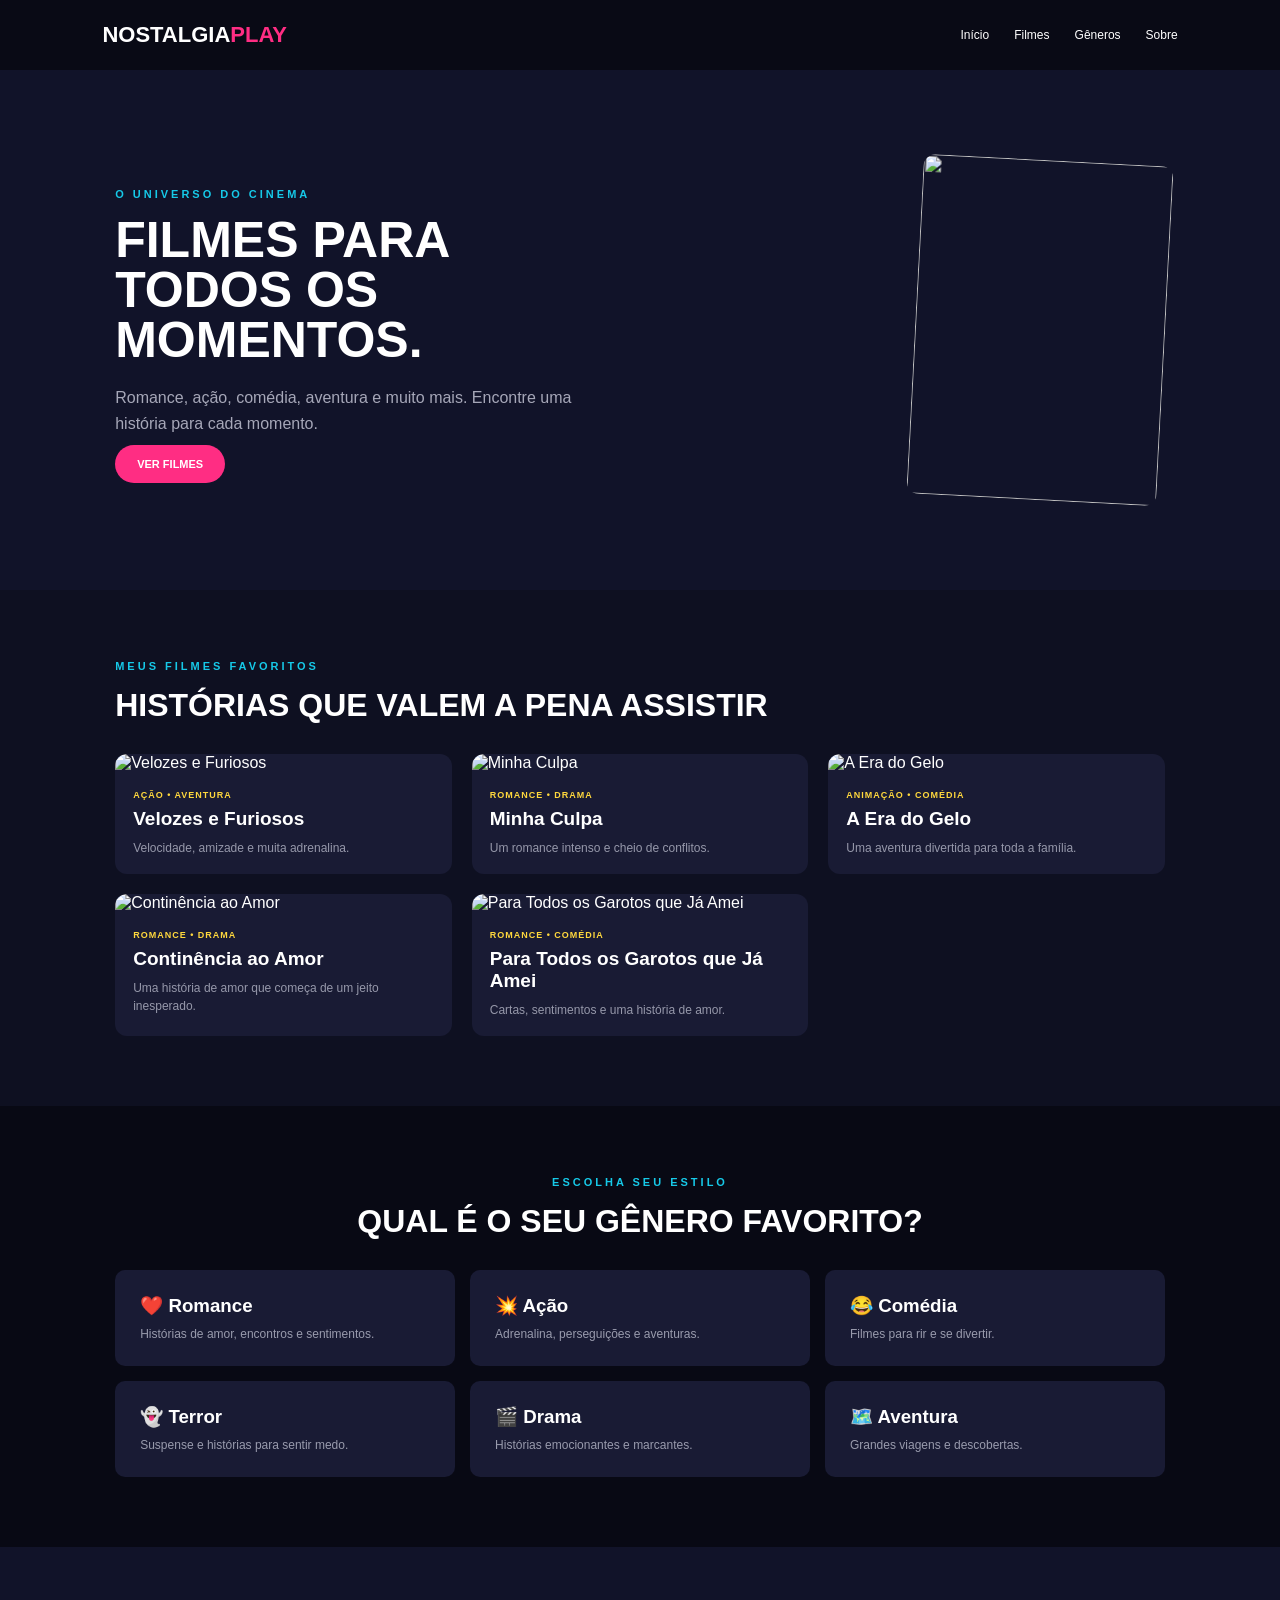
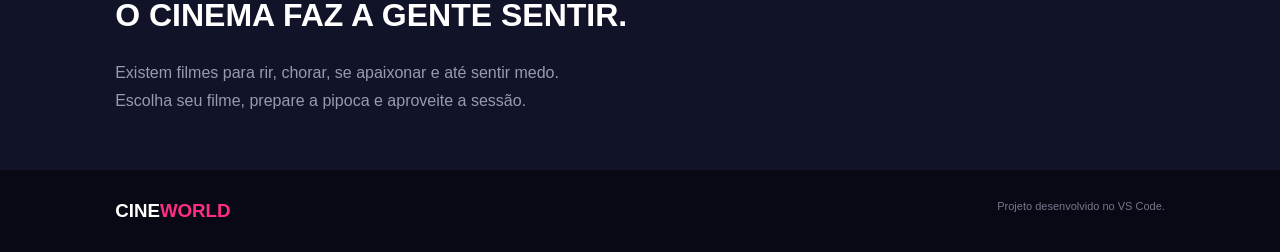
==== aula10/aula12/somativa.html @ 8cfeaa0f "22 / 10 / 2026 somativa- nostalgia" ====
<!DOCTYPE html>
<html lang="pt-BR">
<head>
    <meta charset="UTF-8">
    <meta name="viewport" content="width=device-width, initial-scale=1.0">
    <link rel="stylesheet" href="css/style.css">
    <title>Nostalgia play </title>
</head>

<body>

    <!-- MENU -->
    <header>

        <h1>NOSTALGIA<span>PLAY</span></h1>

        <nav>
            <a href="#inicio">Início</a>
            <a href="#filmes">Filmes</a>
            <a href="#generos">Gêneros</a>
            <a href="#sobre">Sobre</a>
        </nav>

    </header>


    <!-- INÍCIO -->
    <section class="inicio" id="inicio">

        <div class="texto">

            <p>O UNIVERSO DO CINEMA</p>

            <h2>
                FILMES PARA<br>
                TODOS OS<br>
                MOMENTOS.
            </h2>

            <span>
                Romance, ação, comédia, aventura e muito mais.
                Encontre uma história para cada momento.
            </span>

            <br><br>

            <a class="botao" href="#filmes">
                VER FILMES
            </a>

        </div>


        <div class="poster-principal">

            <img src="https://mkt.brasilparalelo.com.br/60ff690cd7b0537edb99a29a/620433ed2ec77507c9eef42b_starzplay.jpg"

        </div>

    </section>


    <!-- FILMES -->
    <section class="filmes" id="filmes">

        <p class="titulo-pequeno">MEUS FILMES FAVORITOS</p>

        <h2>
            HISTÓRIAS QUE VALEM A PENA ASSISTIR
        </h2>


        <div class="cards">


            <!-- VELOZES E FURIOSOS -->
            <div class="card">

                <img src="https://m.media-amazon.com/images/S/pv-target-images/d52fa7c24a2f06a9a2d7603ec1101dceba2f45752a9faba149e31252cdf6866c.jpg"
                     alt="Velozes e Furiosos">

                <div>

                    <p>AÇÃO • AVENTURA</p>

                    <h3>
                        Velozes e Furiosos
                    </h3>

                    <span>
                        Velocidade, amizade e muita adrenalina.
                    </span>

                </div>

            </div>


            <!-- MINHA CULPA -->
            <div class="card">

                <img src="https://static.skeelo.com/remote/320/480/100/https://skoob.s3.amazonaws.com/livros/12221708/CULPA_MINHA_168710988812221708SK-V11687109889B.jpg"
                     alt="Minha Culpa">

                <div>

                    <p>ROMANCE • DRAMA</p>

                    <h3>
                        Minha Culpa
                    </h3>

                    <span>
                        Um romance intenso e cheio de conflitos.
                    </span>

                </div>

            </div>


            <!-- A ERA DO GELO -->
            <div class="card">

                <img src="https://br.web.img2.acsta.net/c_310_420/medias/nmedia/18/90/29/80/20109874.jpg"
                     alt="A Era do Gelo">

                <div>

                    <p>ANIMAÇÃO • COMÉDIA</p>

                    <h3>
                        A Era do Gelo
                    </h3>

                    <span>
                        Uma aventura divertida para toda a família.
                    </span>

                </div>

            </div>


            <!-- CONTINÊNCIA AO AMOR -->
            <div class="card">

                <img src="https://rollingstone.com.br/wp-content/uploads/poster-continencia-ao-amor-foto-divulgacao-netflix.jpg"
                     alt="Continência ao Amor">

                <div>

                    <p>ROMANCE • DRAMA</p>

                    <h3>
                        Continência ao Amor
                    </h3>

                    <span>
                        Uma história de amor que começa de um jeito inesperado.
                    </span>

                </div>

            </div>


            <!-- PARA TODOS OS GAROTOS -->
            <div class="card">

                <img src="https://i0.wp.com/leitoracompulsiva.com.br/wp-content/uploads/Para-Todos-os-Garotos-Que-J%C3%A1-Amei-blog-leitora-compulsiva.jpg"
                     alt="Para Todos os Garotos que Já Amei">

                <div>

                    <p>ROMANCE • COMÉDIA</p>

                    <h3>
                        Para Todos os Garotos que Já Amei
                    </h3>

                    <span>
                        Cartas, sentimentos e uma história de amor.
                    </span>

                </div>

            </div>
        </div>

    </section>


    <!-- GÊNEROS -->
    <section class="generos" id="generos">

        <p class="titulo-pequeno">
            ESCOLHA SEU ESTILO
        </p>
        <h2>
            QUAL É O SEU GÊNERO FAVORITO?
        </h2>


        <div class="generos-box">

            <div>
                <h3>❤️ Romance</h3>
                <p>
                    Histórias de amor, encontros e sentimentos.
                </p>
            </div>


            <div>
                <h3>💥 Ação</h3>
                <p>
                    Adrenalina, perseguições e aventuras.
                </p>
            </div>


            <div>
                <h3>😂 Comédia</h3>
                <p>
                    Filmes para rir e se divertir.
                </p>
            </div>


            <div>
                <h3>👻 Terror</h3>
                <p>
                    Suspense e histórias para sentir medo.
                </p>
            </div>


            <div>
                <h3>🎬 Drama</h3>
                <p>
                    Histórias emocionantes e marcantes.
                </p>
            </div>


            <div>
                <h3>🗺️ Aventura</h3>
                <p>
                    Grandes viagens e descobertas.
                </p>
            </div>

        </div>

    </section>


    <!-- SOBRE -->
    <section class="sobre" id="sobre">

        <h2>
            O CINEMA FAZ A GENTE SENTIR.
        </h2>

        <p>
            Existem filmes para rir, chorar, se apaixonar
            e até sentir medo.
        </p>

        <p>
            Escolha seu filme, prepare a pipoca
            e aproveite a sessão.
        </p>

    </section>


    <!-- RODAPÉ -->
    <footer>

        <h3>
            CINE<span>WORLD</span>
        </h3>

        <p>
            Projeto desenvolvido no VS Code.
        </p>

    </footer>

</body>

</html>
---- aula10/aula12/css/style.css ----
* {
    margin: 0;
    padding: 0;
    box-sizing: border-box;
}

html {
    scroll-behavior: smooth;
}

body {
    font-family: Arial, sans-serif;
    background: #0b0c1a;
    color: white;
}


/* MENU */

header {
    height: 70px;
    padding: 0 8%;

    display: flex;
    align-items: center;
    justify-content: space-between;

    background: #090a15;
}

header h1 {
    font-size: 22px;
}

header span,
footer span {
    color: #ff2d83;
}

nav {
    display: flex;
    gap: 25px;
}

nav a {
    color: white;
    text-decoration: none;
    font-size: 12px;
}

nav a:hover {
    color: #ff2d83;
}


/* INÍCIO */

.inicio {
    min-height: 520px;
    padding: 60px 9%;

    display: flex;
    align-items: center;
    justify-content: space-between;

    background: #111329;
}

.texto {
    max-width: 500px;
}

.texto p,
.titulo-pequeno {
    color: #16c9e8;
    font-size: 11px;
    font-weight: bold;
    letter-spacing: 3px;
    margin-bottom: 15px;
}

.texto h2 {
    font-size: 50px;
    line-height: 1;
    margin-bottom: 20px;
}

.texto span {
    color: #a6a7b8;
    line-height: 1.6;
}

.botao {
    background: #ff2d83;
    color: white;

    padding: 13px 22px;
    border-radius: 20px;

    text-decoration: none;
    font-size: 11px;
    font-weight: bold;
}

.poster-principal {
    width: 250px;
    height: 340px;

    overflow: hidden;
    border-radius: 12px;

    transform: rotate(3deg);
}

.poster-principal img {
    width: 100%;
    height: 100%;

    object-fit: cover;
}


/* FILMES */

.filmes {
    padding: 70px 9%;
    background: #0e1021;
}

.filmes h2,
.generos h2,
.sobre h2 {
    font-size: 32px;
    margin-bottom: 30px;
}

.cards {
    display: grid;

    grid-template-columns: repeat(3, 1fr);

    gap: 20px;
}

.card {
    background: #191b34;
    border-radius: 12px;

    overflow: hidden;
}

.card img {
    width: 100%;
    height: 300px;

    object-fit: cover;
}

.card div {
    padding: 18px;
}

.card p {
    color: #ffd83d;

    font-size: 9px;
    font-weight: bold;
    letter-spacing: 1px;
}

.card h3 {
    margin: 8px 0;

    font-size: 19px;
}

.card span {
    color: #9698aa;
    font-size: 12px;
}


/* GÊNEROS */

.generos {
    padding: 70px 9%;

    background: #080914;

    text-align: center;
}

.generos-box {
    display: grid;

    grid-template-columns: repeat(3, 1fr);

    gap: 15px;
}

.generos-box div {
    background: #191b34;

    padding: 25px;

    border-radius: 10px;

    text-align: left;
}

.generos-box h3 {
    margin-bottom: 10px;
}

.generos-box p {
    color: #999bad;

    font-size: 12px;
}


/* SOBRE */

.sobre {
    padding: 50px 9%;

    background: #111329;
}

.sobre p {
    color: #999bad;

    max-width: 500px;

    margin-bottom: 10px;
}


/* RODAPÉ */

footer {
    padding: 30px 9%;

    background: #080914;

    display: flex;
    justify-content: space-between;
}

footer p {
    color: #77798c;

    font-size: 11px;
}


/* CELULAR */

@media (max-width: 30px) {

    header {
        padding: 15px 20px;
    }

    nav {
        gap: 10px;
    }

    nav a {
        font-size: 9px;
    }

    .inicio {
        flex-direction: column;

        gap: 40px;

        padding: 25px 25px;
    }

    .texto h2 {
        font-size: 38px;
    }

    .poster-principal {
        width: 50px;
        height: 50px;
    }

    .cards {
        grid-template-columns: 1fr;
    }

    .generos-box {
        grid-template-columns: 1fr;
    }

    .filmes,
    .generos,
    .sobre {
        padding: 30px 25px;
    }

    footer {
        flex-direction: column;
        gap: 10px;
    }
}
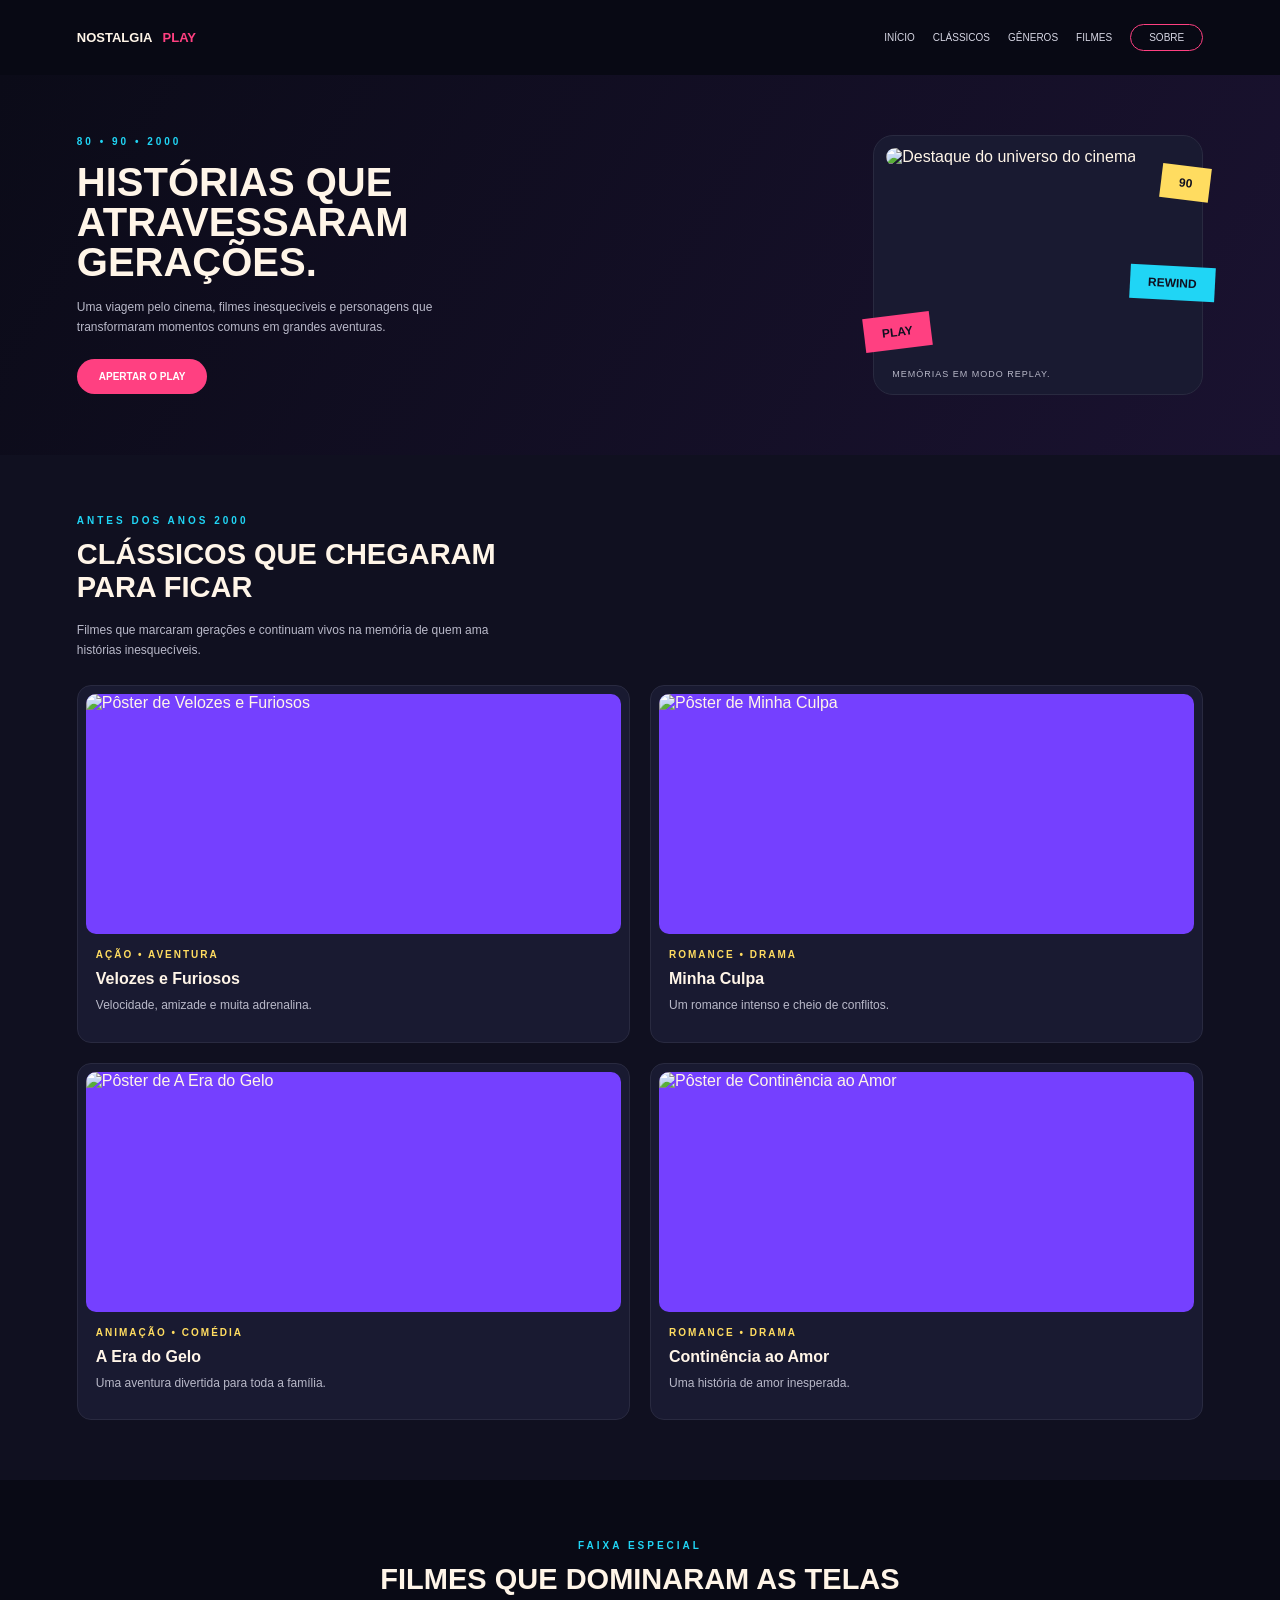
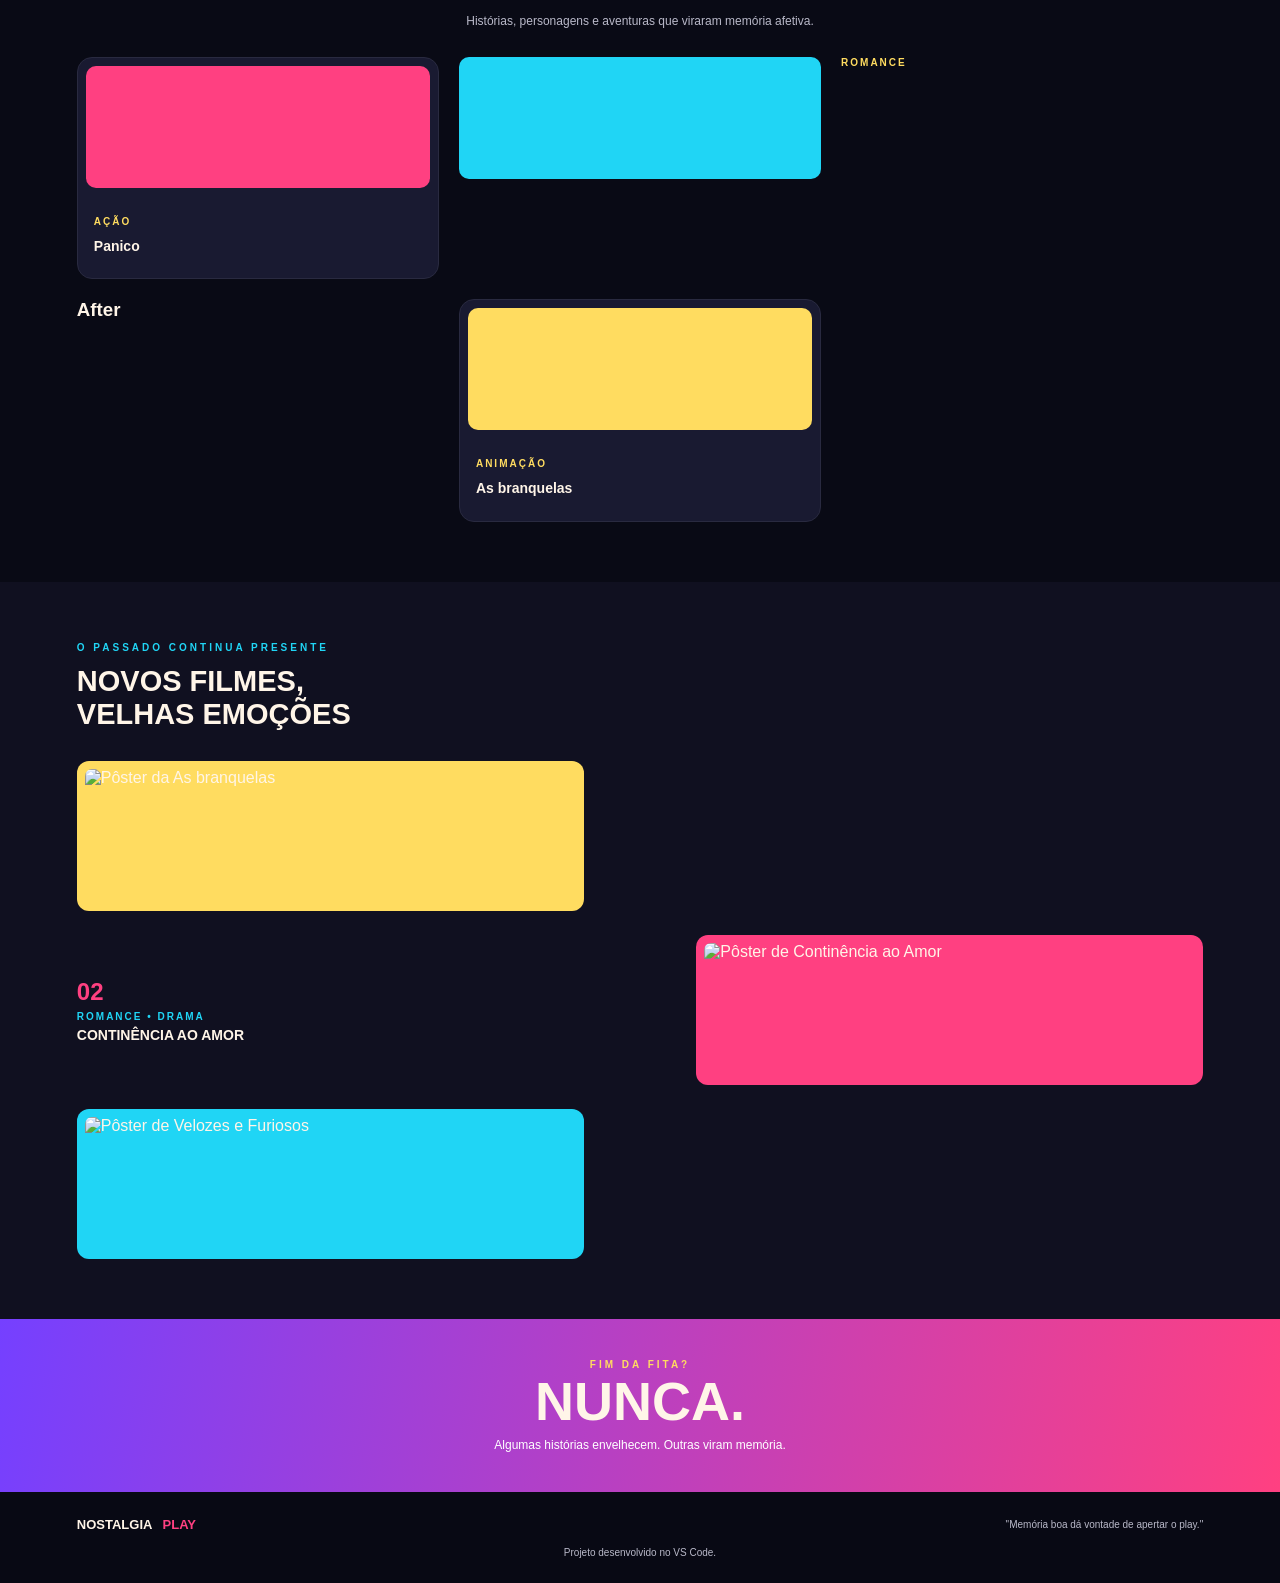
==== commit b2a1f43e: "23 / 10 /2026" ====
--- a/aula10/aula12/somativa.html
+++ b/aula10/aula12/somativa.html
@@ -1,294 +1,242 @@
+
 <!DOCTYPE html>
 <html lang="pt-BR">
 <head>
     <meta charset="UTF-8">
     <meta name="viewport" content="width=device-width, initial-scale=1.0">
     <link rel="stylesheet" href="css/style.css">
-    <title>Nostalgia play </title>
+    <title>Nostalgia Play</title>
 </head>
 
 <body>
 
     <!-- MENU -->
-    <header>
-
-        <h1>NOSTALGIA<span>PLAY</span></h1>
+    <header class="topo">
+        <h1>NOSTALGIA <span>PLAY</span></h1>
 
         <nav>
             <a href="#inicio">Início</a>
-            <a href="#filmes">Filmes</a>
+            <a href="#filmes">Clássicos</a>
             <a href="#generos">Gêneros</a>
-            <a href="#sobre">Sobre</a>
+            <a href="#destaques">Filmes</a>
+            <a class="link-sobre" href="#sobre">Sobre</a>
         </nav>
-
     </header>
-
 
     <!-- INÍCIO -->
     <section class="inicio" id="inicio">
 
         <div class="texto">
-
-            <p>O UNIVERSO DO CINEMA</p>
+            <p class="titulo-pequeno">80 • 90 • 2000</p>
 
             <h2>
-                FILMES PARA<br>
-                TODOS OS<br>
-                MOMENTOS.
+                HISTÓRIAS QUE<br>
+                ATRAVESSARAM<br>
+                GERAÇÕES.
             </h2>
 
-            <span>
-                Romance, ação, comédia, aventura e muito mais.
-                Encontre uma história para cada momento.
-            </span>
-
-            <br><br>
-
-            <a class="botao" href="#filmes">
-                VER FILMES
-            </a>
-
-        </div>
-
+            <p class="descricao">
+                Uma viagem pelo cinema, filmes inesquecíveis
+                e personagens que transformaram momentos
+                comuns em grandes aventuras.
+            </p>
+
+            <a class="botao" href="#filmes">APERTAR O PLAY</a>
+        </div>
 
         <div class="poster-principal">
-
-            <img src="https://mkt.brasilparalelo.com.br/60ff690cd7b0537edb99a29a/620433ed2ec77507c9eef42b_starzplay.jpg"
-
-        </div>
-
-    </section>
-
-
-    <!-- FILMES -->
+            <img
+                src="https://mkt.brasilparalelo.com.br/60ff690cd7b0537edb99a29a/620433ed2ec77507c9eef42b_starzplay.jpg"
+                alt="Destaque do universo do cinema">
+
+            <span class="etiqueta etiqueta-amarela">90</span>
+            <span class="etiqueta etiqueta-azul">REWIND</span>
+            <span class="etiqueta etiqueta-rosa">PLAY</span>
+
+            <p class="legenda-poster">MEMÓRIAS EM MODO REPLAY.</p>
+        </div>
+
+    </section>
+
+    <!-- FILMES FAVORITOS -->
     <section class="filmes" id="filmes">
 
-        <p class="titulo-pequeno">MEUS FILMES FAVORITOS</p>
-
-        <h2>
-            HISTÓRIAS QUE VALEM A PENA ASSISTIR
-        </h2>
-
+        <p class="titulo-pequeno">ANTES DOS ANOS 2000</p>
+
+        <h2>CLÁSSICOS QUE CHEGARAM<br>PARA FICAR</h2>
+
+        <p class="descricao">
+            Filmes que marcaram gerações e continuam vivos
+            na memória de quem ama histórias inesquecíveis.
+        </p>
 
         <div class="cards">
 
-
-            <!-- VELOZES E FURIOSOS -->
-            <div class="card">
-
-                <img src="https://m.media-amazon.com/images/S/pv-target-images/d52fa7c24a2f06a9a2d7603ec1101dceba2f45752a9faba149e31252cdf6866c.jpg"
-                     alt="Velozes e Furiosos">
-
-                <div>
-
-                    <p>AÇÃO • AVENTURA</p>
-
-                    <h3>
-                        Velozes e Furiosos
-                    </h3>
-
-                    <span>
-                        Velocidade, amizade e muita adrenalina.
-                    </span>
-
-                </div>
-
-            </div>
-
-
-            <!-- MINHA CULPA -->
-            <div class="card">
-
-                <img src="https://static.skeelo.com/remote/320/480/100/https://skoob.s3.amazonaws.com/livros/12221708/CULPA_MINHA_168710988812221708SK-V11687109889B.jpg"
-                     alt="Minha Culpa">
-
-                <div>
-
-                    <p>ROMANCE • DRAMA</p>
-
-                    <h3>
-                        Minha Culpa
-                    </h3>
-
-                    <span>
-                        Um romance intenso e cheio de conflitos.
-                    </span>
-
-                </div>
-
-            </div>
-
-
-            <!-- A ERA DO GELO -->
-            <div class="card">
-
-                <img src="https://br.web.img2.acsta.net/c_310_420/medias/nmedia/18/90/29/80/20109874.jpg"
-                     alt="A Era do Gelo">
-
-                <div>
-
-                    <p>ANIMAÇÃO • COMÉDIA</p>
-
-                    <h3>
-                        A Era do Gelo
-                    </h3>
-
-                    <span>
-                        Uma aventura divertida para toda a família.
-                    </span>
-
-                </div>
-
-            </div>
-
-
-            <!-- CONTINÊNCIA AO AMOR -->
-            <div class="card">
-
-                <img src="https://rollingstone.com.br/wp-content/uploads/poster-continencia-ao-amor-foto-divulgacao-netflix.jpg"
-                     alt="Continência ao Amor">
-
-                <div>
-
-                    <p>ROMANCE • DRAMA</p>
-
-                    <h3>
-                        Continência ao Amor
-                    </h3>
-
-                    <span>
-                        Uma história de amor que começa de um jeito inesperado.
-                    </span>
-
-                </div>
-
-            </div>
-
-
-            <!-- PARA TODOS OS GAROTOS -->
-            <div class="card">
-
-                <img src="https://i0.wp.com/leitoracompulsiva.com.br/wp-content/uploads/Para-Todos-os-Garotos-Que-J%C3%A1-Amei-blog-leitora-compulsiva.jpg"
-                     alt="Para Todos os Garotos que Já Amei">
-
-                <div>
-
-                    <p>ROMANCE • COMÉDIA</p>
-
-                    <h3>
-                        Para Todos os Garotos que Já Amei
-                    </h3>
-
-                    <span>
-                        Cartas, sentimentos e uma história de amor.
-                    </span>
-
-                </div>
-
-            </div>
-        </div>
-
-    </section>
-
+            <article class="card">
+                <img
+                    src="https://m.media-amazon.com/images/S/pv-target-images/d52fa7c24a2f06a9a2d7603ec1101dceba2f45752a9faba149e31252cdf6866c.jpg"
+                    alt="Pôster de Velozes e Furiosos">
+
+                <div class="card-texto">
+                    <p class="categoria">AÇÃO • AVENTURA</p>
+                    <h3>Velozes e Furiosos</h3>
+                    <p>Velocidade, amizade e muita adrenalina.</p>
+                </div>
+            </article>
+
+            <article class="card">
+                <img
+                    src="https://static.skeelo.com/remote/320/480/100/https://skoob.s3.amazonaws.com/livros/12221708/CULPA_MINHA_168710988812221708SK-V11687109889B.jpg"
+                    alt="Pôster de Minha Culpa">
+
+                <div class="card-texto">
+                    <p class="categoria">ROMANCE • DRAMA</p>
+                    <h3>Minha Culpa</h3>
+                    <p>Um romance intenso e cheio de conflitos.</p>
+                </div>
+            </article>
+
+            <article class="card">
+                <img
+                    src="https://br.web.img2.acsta.net/c_310_420/medias/nmedia/18/90/29/80/20109874.jpg"
+                    alt="Pôster de A Era do Gelo">
+
+                <div class="card-texto">
+                    <p class="categoria">ANIMAÇÃO • COMÉDIA</p>
+                    <h3>A Era do Gelo</h3>
+                    <p>Uma aventura divertida para toda a família.</p>
+                </div>
+            </article>
+
+            <article class="card">
+                <img
+                    src="https://rollingstone.com.br/wp-content/uploads/poster-continencia-ao-amor-foto-divulgacao-netflix.jpg"
+                    alt="Pôster de Continência ao Amor">
+
+                <div class="card-texto">
+                    <p class="categoria">ROMANCE • DRAMA</p>
+                    <h3>Continência ao Amor</h3>
+                    <p>Uma história de amor inesperada.</p>
+                </div>
+            </article>
+
+        </div>
+
+    </section>
 
     <!-- GÊNEROS -->
     <section class="generos" id="generos">
 
-        <p class="titulo-pequeno">
-            ESCOLHA SEU ESTILO
-        </p>
-        <h2>
-            QUAL É O SEU GÊNERO FAVORITO?
+        <p class="titulo-pequeno centralizado">FAIXA ESPECIAL</p>
+
+        <h2 class="titulo-centralizado">
+            FILMES QUE DOMINARAM AS TELAS
         </h2>
 
+        <p class="descricao centralizado">
+            Histórias, personagens e aventuras que viraram memória afetiva.
+        </p>
 
         <div class="generos-box">
 
-            <div>
-                <h3>❤️ Romance</h3>
-                <p>
-                    Histórias de amor, encontros e sentimentos.
-                </p>
-            </div>
-
-
-            <div>
-                <h3>💥 Ação</h3>
-                <p>
-                    Adrenalina, perseguições e aventuras.
-                </p>
-            </div>
-
-
-            <div>
-                <h3>😂 Comédia</h3>
-                <p>
-                    Filmes para rir e se divertir.
-                </p>
-            </div>
-
-
-            <div>
-                <h3>👻 Terror</h3>
-                <p>
-                    Suspense e histórias para sentir medo.
-                </p>
-            </div>
-
-
-            <div>
-                <h3>🎬 Drama</h3>
-                <p>
-                    Histórias emocionantes e marcantes.
-                </p>
-            </div>
-
-
-            <div>
-                <h3>🗺️ Aventura</h3>
-                <p>
-                    Grandes viagens e descobertas.
-                </p>
-            </div>
-
-        </div>
-
-    </section>
-
-
-    <!-- SOBRE -->
-    <section class="sobre" id="sobre">
-
-        <h2>
-            O CINEMA FAZ A GENTE SENTIR.
-        </h2>
-
-        <p>
-            Existem filmes para rir, chorar, se apaixonar
-            e até sentir medo.
-        </p>
-
-        <p>
-            Escolha seu filme, prepare a pipoca
-            e aproveite a sessão.
-        </p>
-
-    </section>
-
+              <article class="genero">
+                <div class="forma forma-rosa"></div>
+                <p class="categoria">AÇÃO</p>
+                <h3>Panico</h3>
+                                                                      </article>
+                                                                         <div class="forma forma-azul"></div>
+                                                                         <p class="categoria">ROMANCE</p>
+                                                                         <h3>After</h3>
+                                                                          </article>
+
+            <article class="genero">
+                <div class="forma forma-amarela"></div>
+                <p class="categoria">ANIMAÇÃO</p>
+                <h3>As branquelas </h3>
+            </article>
+
+        </div>
+
+    </section>
+
+    <!-- DESTAQUES: SOMENTE 3 FILMES -->
+    <section class="destaques" id="destaques">
+
+        <p class="titulo-pequeno">O PASSADO CONTINUA PRESENTE</p>
+
+        <h2>NOVOS FILMES,<br>VELHAS EMOÇÕES</h2>
+
+        <div class="lista-destaques">
+
+            <!-- FILME 01 -->
+            <article class="destaque-item">
+
+                <div class="imagem-destaque amarelo">
+                    <img
+                        src="https://m.media-amazon.com/images/S/pv-target-images/b6eb0fc5a7f92d8dd8566e054950aab592ae2dc9c8ffbda9b517ed8c0b20ae0c.png"
+                        alt="Pôster da As branquelas">
+                </div>
+
+            </article>
+
+            <!-- FILME 02 -->
+            <article class="destaque-item invertido">
+
+                <div class="imagem-destaque rosa-fundo">
+                    <img
+                        src="https://rollingstone.com.br/wp-content/uploads/poster-continencia-ao-amor-foto-divulgacao-netflix.jpg"
+                        alt="Pôster de Continência ao Amor">
+                </div>
+
+                <div class="texto-destaque">
+                    <h3>02</h3>
+                    <p class="categoria">ROMANCE • DRAMA</p>
+                    <p>CONTINÊNCIA AO AMOR</p>
+                </div>
+
+            </article>
+
+            <!-- FILME 03 -->
+            <article class="destaque-item">
+
+                <div class="imagem-destaque azul-fundo">
+                    <img
+                        src="https://m.media-amazon.com/images/S/pv-target-images/d52fa7c24a2f06a9a2d7603ec1101dceba2f45752a9faba149e31252cdf6866c.jpg"
+                        alt="Pôster de Velozes e Furiosos">
+                </div>
+            </article>
+
+        </div>
+
+    </section>
+
+    <!-- FAIXA FINAL -->
+    <section class="faixa-final" id="sobre">
+
+        <p>FIM DA FITA?</p>
+
+        <h2>NUNCA.</h2>
+
+        <span>
+            Algumas histórias envelhecem. Outras viram memória.
+        </span>
+
+    </section>
 
     <!-- RODAPÉ -->
     <footer>
 
-        <h3>
-            CINE<span>WORLD</span>
-        </h3>
-
-        <p>
+        <h3>NOSTALGIA <span>PLAY</span></h3>
+
+        <p class="frase-rodape">
+            "Memória boa dá vontade de apertar o play."
+        </p>
+
+        <p class="creditos">
             Projeto desenvolvido no VS Code.
         </p>
 
     </footer>
 
 </body>
-
-</html>+</html>
--- a/aula10/aula12/css/style.css
+++ b/aula10/aula12/css/style.css
@@ -1,3 +1,5 @@
+
+/* CONFIGURAÇÃO GERAL */
 * {
     margin: 0;
     padding: 0;
@@ -9,300 +11,507 @@
 }
 
 body {
-    font-family: Arial, sans-serif;
-    background: #0b0c1a;
-    color: white;
-}
-
+    font-family: Arial, Helvetica, sans-serif;
+    background-color: #101020;
+    color: #fff5e8;
+}
+
+section {
+    padding: 60px 6%;
+}
+
+h2 {
+    font-size: 29px;
+    line-height: 1.15;
+}
+
+.titulo-pequeno {
+    color: #20d5f5;
+    font-size: 10px;
+    font-weight: bold;
+    letter-spacing: 3px;
+    margin-bottom: 12px;
+}
+
+.descricao {
+    color: #b9b9c9;
+    font-size: 12px;
+    line-height: 1.7;
+    max-width: 430px;
+    margin: 15px 0 25px;
+}
 
 /* MENU */
-
-header {
-    height: 70px;
-    padding: 0 8%;
-
+.topo {
+    min-height: 75px;
+    padding: 20px 6%;
+    background-color: #080914;
     display: flex;
     align-items: center;
     justify-content: space-between;
-
-    background: #090a15;
-}
-
-header h1 {
-    font-size: 22px;
-}
-
-header span,
-footer span {
-    color: #ff2d83;
+    gap: 20px;
+}
+
+.topo h1,
+footer h3 {
+    font-size: 13px;
+    white-space: nowrap;
+}
+
+.topo h1 span,
+footer h3 span {
+    color: #ff4081;
+    margin-left: 7px;
 }
 
 nav {
     display: flex;
-    gap: 25px;
+    align-items: center;
+    gap: 18px;
 }
 
 nav a {
-    color: white;
+    color: #d7d7e4;
     text-decoration: none;
-    font-size: 12px;
+    font-size: 10px;
+    text-transform: uppercase;
 }
 
 nav a:hover {
-    color: #ff2d83;
-}
-
-
-/* INÍCIO */
-
+    color: #20d5f5;
+}
+
+nav .link-sobre {
+    border: 1px solid #ff4081;
+    border-radius: 20px;
+    padding: 7px 18px;
+}
+
+/* BANNER INICIAL */
 .inicio {
-    min-height: 520px;
-    padding: 60px 9%;
-
+    min-height: 345px;
+    background: linear-gradient(120deg, #0b0b18, #1a1230);
     display: flex;
     align-items: center;
     justify-content: space-between;
-
-    background: #111329;
+    gap: 40px;
 }
 
 .texto {
-    max-width: 500px;
-}
-
-.texto p,
-.titulo-pequeno {
-    color: #16c9e8;
-    font-size: 11px;
-    font-weight: bold;
-    letter-spacing: 3px;
-    margin-bottom: 15px;
+    flex: 1;
 }
 
 .texto h2 {
-    font-size: 50px;
+    font-size: 40px;
     line-height: 1;
-    margin-bottom: 20px;
-}
-
-.texto span {
-    color: #a6a7b8;
-    line-height: 1.6;
+    margin: 15px 0;
+}
+
+.texto .descricao {
+    margin-bottom: 22px;
 }
 
 .botao {
-    background: #ff2d83;
+    display: inline-block;
+    padding: 12px 22px;
+    background-color: #ff4081;
     color: white;
-
-    padding: 13px 22px;
+    border-radius: 25px;
+    text-decoration: none;
+    font-size: 10px;
+    font-weight: bold;
+    transition: 0.3s;
+}
+
+.botao:hover {
+    background-color: #20d5f5;
+    color: #101020;
+}
+
+/* IMAGEM PRINCIPAL */
+.poster-principal {
+    width: 40%;
+    max-width: 330px;
+    height: 260px;
+    position: relative;
+    padding: 12px;
+    border: 1px solid #292a40;
     border-radius: 20px;
-
-    text-decoration: none;
-    font-size: 11px;
-    font-weight: bold;
-}
-
-.poster-principal {
-    width: 250px;
-    height: 340px;
-
-    overflow: hidden;
-    border-radius: 12px;
-
-    transform: rotate(3deg);
+    background-color: #191a31;
 }
 
 .poster-principal img {
     width: 100%;
     height: 100%;
-
     object-fit: cover;
-}
-
-
-/* FILMES */
-
+    border-radius: 12px;
+}
+
+.etiqueta {
+    position: absolute;
+    padding: 10px 18px;
+    font-size: 12px;
+    font-weight: bold;
+    color: #101020;
+}
+
+.etiqueta-amarela {
+    background-color: #ffdc60;
+    top: 30px;
+    right: -8px;
+    transform: rotate(7deg);
+}
+
+.etiqueta-azul {
+    background-color: #20d5f5;
+    top: 130px;
+    right: -12px;
+    transform: rotate(3deg);
+}
+
+.etiqueta-rosa {
+    background-color: #ff4081;
+    bottom: 45px;
+    left: -10px;
+    transform: rotate(-7deg);
+}
+
+.legenda-poster {
+    position: absolute;
+    bottom: 15px;
+    left: 18px;
+    font-size: 9px;
+    letter-spacing: 1px;
+    color: #b9b9c9;
+}
+
+/* SEÇÃO DE FILMES */
 .filmes {
-    padding: 70px 9%;
-    background: #0e1021;
-}
-
-.filmes h2,
-.generos h2,
-.sobre h2 {
-    font-size: 32px;
-    margin-bottom: 30px;
+    background-color: #101020;
+}
+
+.filmes h2 {
+    max-width: 500px;
 }
 
 .cards {
     display: grid;
-
-    grid-template-columns: repeat(3, 1fr);
-
+    grid-template-columns: repeat(2, minmax(0, 1fr));
     gap: 20px;
+    margin-top: 25px;
 }
 
 .card {
-    background: #191b34;
-    border-radius: 12px;
-
+    min-width: 0;
+    padding: 8px;
+    background-color: #191a31;
+    border: 1px solid #292a40;
+    border-radius: 14px;
     overflow: hidden;
+    transition: transform 0.3s;
+}
+
+.card:hover {
+    transform: translateY(-4px);
 }
 
 .card img {
+    display: block;
     width: 100%;
-    height: 300px;
-
+    height: 240px;
     object-fit: cover;
-}
-
-.card div {
-    padding: 18px;
-}
-
-.card p {
-    color: #ffd83d;
-
-    font-size: 9px;
-    font-weight: bold;
-    letter-spacing: 1px;
+    object-position: center;
+    border-radius: 10px;
+    background-color: #7540ff;
+}
+
+.card-texto {
+    padding: 15px 10px 18px;
+}
+
+.categoria {
+    color: #ffdc60;
+    font-size: 10px;
+    font-weight: bold;
+    letter-spacing: 2px;
+    margin-bottom: 10px;
 }
 
 .card h3 {
-    margin: 8px 0;
-
-    font-size: 19px;
-}
-
-.card span {
-    color: #9698aa;
+    font-size: 16px;
+    margin-bottom: 8px;
+}
+
+.card-texto p:last-child {
+    color: #b9b9c9;
     font-size: 12px;
-}
-
-
-/* GÊNEROS */
-
+    line-height: 1.6;
+}
+
+/* FAIXA ESPECIAL */
 .generos {
-    padding: 70px 9%;
-
-    background: #080914;
-
+    background-color: #090a15;
+}
+
+.centralizado {
+    text-align: center;
+    margin-left: auto;
+    margin-right: auto;
+}
+
+.titulo-centralizado {
     text-align: center;
 }
 
 .generos-box {
     display: grid;
-
-    grid-template-columns: repeat(3, 1fr);
-
+    grid-template-columns: repeat(3, minmax(0, 1fr));
+    gap: 20px;
+    margin-top: 25px;
+}
+
+.genero {
+    min-width: 0;
+    padding: 8px 8px 22px;
+    background-color: #191a31;
+    border: 1px solid #292a40;
+    border-radius: 15px;
+    overflow: hidden;
+}
+
+.forma {
+    width: 100%;
+    height: 122px;
+    border-radius: 10px;
+    margin-bottom: 28px;
+}
+
+.forma-rosa {
+    background-color: #ff4081;
+}
+
+.forma-azul {
+    background-color: #20d5f5;
+}
+
+.forma-amarela {
+    background-color: #ffdc60;
+}
+
+.genero .categoria,
+.genero h3 {
+    margin-left: 8px;
+    margin-right: 8px;
+}
+
+.genero h3 {
+    font-size: 14px;
+    line-height: 1.4;
+}
+
+/* DESTAQUES DOS 3 FILMES */
+.destaques {
+    background-color: #101020;
+    padding: 60px 6%;
+}
+
+.destaques h2 {
+    font-size: 29px;
+    line-height: 1.15;
+    margin: 12px 0 30px;
+}
+
+.lista-destaques {
+    display: flex;
+    flex-direction: column;
+    gap: 24px;
+}
+
+.destaque-item {
+    display: grid;
+    grid-template-columns: minmax(0, 1fr) minmax(0, 1fr);
+    align-items: center;
+    gap: 10%;
+}
+
+/* CARTÕES DAS IMAGENS */
+.imagem-destaque {
+    height: 150px;
+    padding: 8px;
+    border-radius: 12px;
+    overflow: hidden;
+}
+
+.imagem-destaque img {
+    display: block;
+    width: 100%;
+    height: 100%;
+    object-fit: cover;
+    object-position: center 25%;
+    border-radius: 7px;
+}
+
+/* CORES DOS CARTÕES */
+.amarelo {
+    background-color: #ffdc60;
+}
+
+.rosa-fundo {
+    background-color: #ff4081;
+}
+
+.azul-fundo {
+    background-color: #20d5f5;
+}
+
+/* TEXTO DOS DESTAQUES */
+.texto-destaque h3 {
+    color: #ff4081;
+    font-size: 24px;
+    margin-bottom: 5px;
+}
+
+.texto-destaque .categoria {
+    color: #20d5f5;
+    font-size: 10px;
+    font-weight: bold;
+    letter-spacing: 2px;
+    margin: 5px 0;
+}
+
+.texto-destaque p:last-child {
+    color: #fff5e8;
+    font-size: 14px;
+    font-weight: bold;
+}
+
+/* SEGUNDO FILME À DIREITA */
+.destaque-item.invertido .imagem-destaque {
+    order: 2;
+}
+
+.destaque-item.invertido .texto-destaque {
+    order: 1;
+}
+
+/* FAIXA FINAL DEGRADÊ */
+.faixa-final {
+    background: linear-gradient(100deg, #7540ff, #ff4081);
+    text-align: center;
+    padding: 40px 15px;
+}
+
+.faixa-final p {
+    color: #ffdc60;
+    font-size: 10px;
+    font-weight: bold;
+    letter-spacing: 3px;
+}
+
+.faixa-final h2 {
+    color: #fff5e8;
+    font-size: 54px;
+    margin: 0;
+}
+
+.faixa-final span {
+    display: block;
+    color: white;
+    font-size: 12px;
+    margin-top: 5px;
+}
+
+/* RODAPÉ */
+footer {
+    background-color: #080914;
+    min-height: 80px;
+    padding: 25px 6%;
+    display: flex;
+    align-items: center;
+    justify-content: space-between;
+    flex-wrap: wrap;
     gap: 15px;
 }
 
-.generos-box div {
-    background: #191b34;
-
-    padding: 25px;
-
-    border-radius: 10px;
-
-    text-align: left;
-}
-
-.generos-box h3 {
-    margin-bottom: 10px;
-}
-
-.generos-box p {
-    color: #999bad;
-
-    font-size: 12px;
-}
-
-
-/* SOBRE */
-
-.sobre {
-    padding: 50px 9%;
-
-    background: #111329;
-}
-
-.sobre p {
-    color: #999bad;
-
-    max-width: 500px;
-
-    margin-bottom: 10px;
-}
-
-
-/* RODAPÉ */
-
-footer {
-    padding: 30px 9%;
-
-    background: #080914;
-
-    display: flex;
-    justify-content: space-between;
+footer h3 {
+    font-size: 13px;
 }
 
 footer p {
-    color: #77798c;
-
-    font-size: 11px;
-}
-
-
-/* CELULAR */
-
-@media (max-width: 30px) {
-
-    header {
-        padding: 15px 20px;
+    color: #b9b9c9;
+    font-size: 10px;
+}
+
+footer .creditos {
+    width: 100%;
+    text-align: center;
+}
+
+/* TABLET */
+@media (max-width: 768px) {
+    .topo {
+        flex-direction: column;
     }
 
     nav {
-        gap: 10px;
-    }
-
-    nav a {
-        font-size: 9px;
+        justify-content: center;
+        flex-wrap: wrap;
     }
 
     .inicio {
         flex-direction: column;
-
-        gap: 40px;
-
-        padding: 25px 25px;
+        align-items: flex-start;
     }
 
     .texto h2 {
-        font-size: 38px;
+        font-size: 34px;
     }
 
     .poster-principal {
-        width: 50px;
-        height: 50px;
-    }
-
-    .cards {
-        grid-template-columns: 1fr;
-    }
-
+        width: 100%;
+        max-width: none;
+    }
+
+    .generos-box {
+        grid-template-columns: repeat(2, minmax(0, 1fr));
+    }
+}
+
+/* CELULAR */
+@media (max-width: 600px) {
+    section {
+        padding: 45px 5%;
+    }
+
+    .cards,
     .generos-box {
         grid-template-columns: 1fr;
     }
 
-    .filmes,
-    .generos,
-    .sobre {
-        padding: 30px 25px;
+    .card img {
+        height: 300px;
+    }
+
+    .destaque-item {
+        grid-template-columns: 1fr;
+        gap: 12px;
+    }
+
+    .destaque-item.invertido .imagem-destaque,
+    .destaque-item.invertido .texto-destaque {
+        order: initial;
+    }
+
+    .imagem-destaque {
+        height: 180px;
+    }
+
+    .faixa-final h2 {
+        font-size: 42px;
     }
 
     footer {
         flex-direction: column;
-        gap: 10px;
-    }
-}+        text-align: center;
+    }
+}
